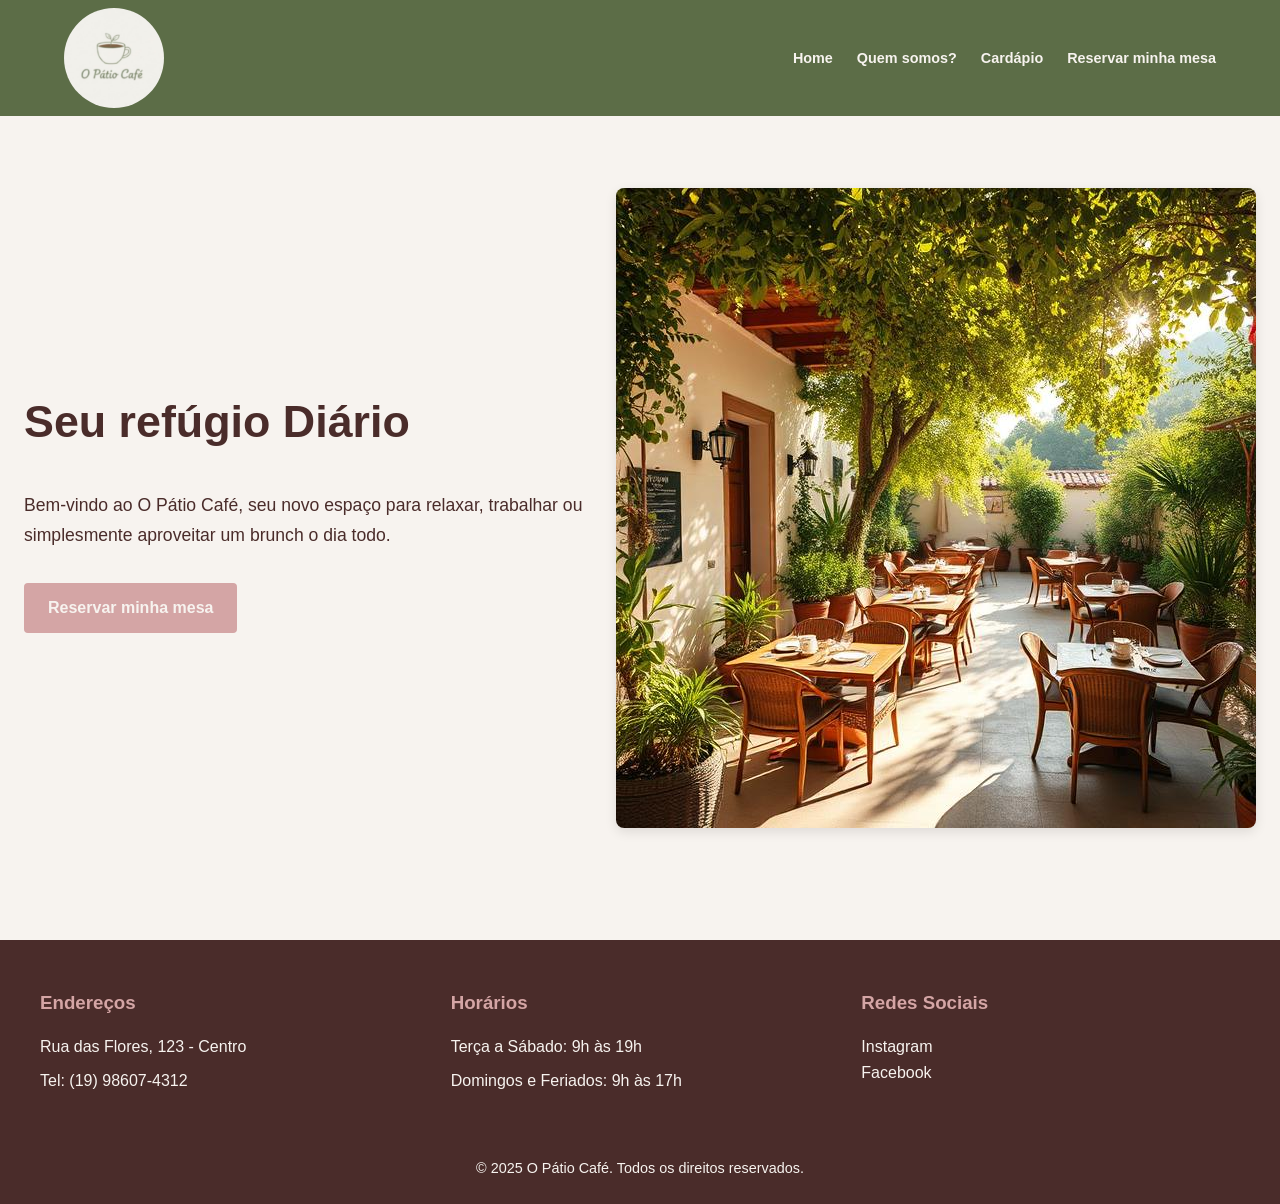
==== index.html @ b977c3b2 "Add files via upload" ====
<!DOCTYPE html>
<html lang="en">
<head>
    <meta charset="UTF-8">
    <meta name="viewport" content="width=device-width, initial-scale=1.0">
    <title>O Pátio Café - Seu refúgio diário</title>
    <link rel="stylesheet" href="style.css">
</head>
<body>
    <header>
        <div class="header-content">
            <div class="logo">
                <a href="index.html"><img src="img/logo.png" alt="Logo"></a>
            </div>
            <nav>
                <ul>
                    <li><a href="index.html">Home</a></li>
                    <li><a href="sobre.html">Quem somos?</a></li>
                    <li><a href="cardapio.html">Cardápio</a></li>
                    <li><a href="reserva.html">Reservar minha mesa</a></li>
                </ul>
            </nav>
        </div>
    </header>

    <main>
        <section class="home-section">
            <div class="home-text">
                <h1>Seu refúgio Diário</h1>
                <p>Bem-vindo ao O Pátio Café, seu novo espaço para relaxar, trabalhar ou simplesmente aproveitar um brunch o dia todo.</p>

                <a href="reserva.html" class="cta-button">Reservar minha mesa</a>
            </div>
            <img src="img/patio-cafe.jpg" alt="O Patio Café" class="home-image">
        </section>
        
    </main>

    <footer>
        <div class="footer-content">
            <div class="footer-column">
                <h3>Endereços</h3>
                <p>Rua das Flores, 123 - Centro</p>
                <p>Tel: (19) 98607-4312</p>
            </div>

            <div class="footer-column">
                <h3>Horários</h3>
                <p>Terça a Sábado: 9h às 19h</p>
                <p>Domingos e Feriados: 9h às 17h</p>
            </div>

            <div class="footer-column">
                <h3>Redes Sociais</h3>
                <ul>
                    <li> <a href="https://instagram.com" target="_blank">Instagram</a></li>
                    <li> <a href="https://facebook.com" target="_blank">Facebook</a></li>
                </ul>
            </div>
        </div>
        <p class="copyright-text">&copy; 2025 O Pátio Café. Todos os direitos reservados.</p>
    </footer>
</body>
</html>
---- style.css ----
:root {
    --cor-fundo-claro: #F7F3EF;
    --cor-verde-salvia: #5C6D47;
    --cor-cafe-escuro: #4A2C2A;
    --cor-rosa-cha: #D4A5A5;
    --cor-ouro-envelhecido: #888A44;
}

* {
    margin: 0;
    padding: 0;
    box-sizing: border-box;
}

body {
    font-family: 'Segoe UI', Tahoma, Geneva, Verdana, sans-serif;
    background-color: var(--cor-fundo-claro);
    color: var(--cor-cafe-escuro);
    line-height: 1.6;
}

header {
    position: fixed;
    top: 0;
    left: 0;
    width: 100%;
    z-index: 1000;
    background-color: var(--cor-verde-salvia);
    color: var(--cor-fundo-claro);
    padding: 0.5rem 2rem;
}   

.header-content {
    max-width: 1200px;
    margin: 0 auto;
    display: flex;
    justify-content: space-between;
    align-items: center;
    padding: 0 1.5rem;
}

.logo img {
    max-height: 100px;
    width: auto;
    display: block;
    border-radius: 50%;
}

nav ul {
    list-style: none;
    display: flex;
    gap: 1.5rem;
}

nav a {
    color: var(--cor-fundo-claro);
    text-decoration: none;
    font-weight: bold;
    font-size: 0.9rem;
}

nav a:hover {
    color: var(--cor-rosa-cha);
}

main {
    padding-top: 140px;
    padding-left: 1.5rem;
    padding-right: 1.5rem;
}

main h1 {
    font-size: 2.5rem;
    margin-bottom: 1rem;
}

main h2 {
    font-size: 2rem;
    margin-bottom: 1rem;
}

.home-section {
    display: flex;
    align-items: center;
    gap: 2rem;
    padding: 3rem 0;
}

.home-text {
    flex: 1;
}

.home-text h1 {
    font-size: 2.8rem;
    color: var(--cor-cafe-escuro);
    margin-bottom: 2rem;
    line-height: 1.7;
}

.home-text p {
    font-size: 1.1rem;
    color: var(--cor-cafe-escuro);
    line-height: 1.7;
    margin-bottom: 2rem;
}

.home-image {
    flex: 1;
    width: 100%;
    max-width: 100%;
    height: auto;
    border-radius: 8px;
    box-shadow: 0 4px 12px rgba(0, 0, 0, 0.1);
}

.cta-button {
    display: inline-block;
    background-color: var(--cor-rosa-cha);
    color: var(--cor-fundo-claro);
    padding: 12px 24px;
    font-size: 1rem;
    font-weight: bold;
    text-decoration: none;
    border-radius: 4px;
    transition: background-color 0.3s ease;
}

.cta-button:hover {
    background-color: #c99a9a;
}

footer {
    background-color: var(--cor-cafe-escuro);
    color: var(--cor-fundo-claro);
    padding: 3rem 1.5rem 1.5rem 1.5rem;
    margin-top: 4rem;
}

.footer-content {
    display: flex;
    justify-content: space-between;
    max-width: 1200px;
    margin: 0 auto;
    margin-bottom: 2rem;
    gap: 2rem;
    flex-wrap: wrap;
}

.footer-column {
    flex: 1;
    min-width: 250px;
}

.footer-column h3 {
    color: var(--cor-rosa-cha);
    margin-bottom: 1rem;
}

.footer-column p {
    margin-bottom: 0.5rem;
    line-height: 1.6;
}

.footer-column ul {
    list-style: none;
}

.footer-column a {
    color: var(--cor-fundo-claro);
    text-decoration: none;
}

.footer-column a:hover {
    color: var(--cor-rosa-cha);
}

.copyright-text {
    text-align: center;
    font-size: 0.9rem;
    margin-top: 2rem;
    padding-top: 1.5rem;
    border-top: 1 px solid var(--cor-verde-salvia);
}

.about-us {
    display: flex;
    margin-bottom: 4rem;
}

.about-image {
    flex: 1;
}

.about-image img {
    width: 100%;
    height: auto;
    display: block;
    border-radius: 8px;
    box-shadow: 0 4px 12px rgba(0, 0, 0, 0.1);
}

.about-text {
    flex: 1;
}

.founders {
    display: flex;
    flex-direction: row-reverse;
    margin-bottom: 4rem;
}

.final-cta {
    margin-bottom: 4rem;
    text-align: center;
}

.content-section {
    margin-bottom: 4rem;
    display: flex;
    align-items: center;
    gap: 2rem;
}

.menu-grid {
    display: grid;
    grid-template-columns: repeat(auto-fit, minmax(300px, 1fr));
    gap: 2rem;
}

.menu-item {
    background-color: var(--cor-rosa-cha);
    border-radius: 8px;
    box-shadow: 0 4px 12px rgba(0, 0, 0, 0.05);
    overflow: hidden;
}

.menu-item:hover {
    transform: translateY(-5px);
}

.menu-item img {
    width: 100%;
    height: 200px;
    object-fit: cover;
}

.menu-item-content {
    padding: 1.5rem;
}

.menu-item-content h3 {
    font-size: 1.25rem;
    color: var(--cor-cafe-escuro);
    margin-bottom: 0.5rem;
}

.price {
    display: block;
    font-size: 1.1rem;
    font-weight: bold;
    color: var(--cor-verde-salvia);
    margin-bottom: 0.75rem;
}

.menu-item-content p {
    font-size: 0.9rem;
    line-height: 1.5;
    color: #666;
}

.menu-header {
    text-align: center;
    margin-bottom: 3rem;
}

.menu-header p {
    font-size: 1.1rem;
    color: #666;
}

.booking-section {
    max-width: 600px;
    margin: 4rem auto;
    text-align: center;
    background-color: var(--cor-rosa-cha);
    padding: 3rem 2rem;
    border-radius: 8px;
    box-shadow: 0 4px 15px rgba(0, 0, 0, 0.05);
    margin-top: 11rem;
}

.booking-section h1, .booking-section h2 {
    color: var(--cor-cafe-escuro);
    margin-bottom: 0.5rem;
}

.booking-section p {
    margin-bottom: 2rem;
    color: #666;
}

.form-group {
    margin-bottom: 1.5rem;
    text-align: left;
}

.form-group label {
    display: block;
    font-weight: bold;
    color: var(--cor-cafe-escuro);
    margin-bottom: 0.5rem;
}

.form-group input {
    width: 100%;
    padding: 0.75rem;
    border: 1px solid var(--cor-verde-salvia);
    border-radius: 4px;
    font-size: 1rem;
}

.reservation-form {
    width: 100%;
    border: none;
    cursor: pointer;
}

#pagina-obrigado .cta-button {
    margin-top: 2rem;
}
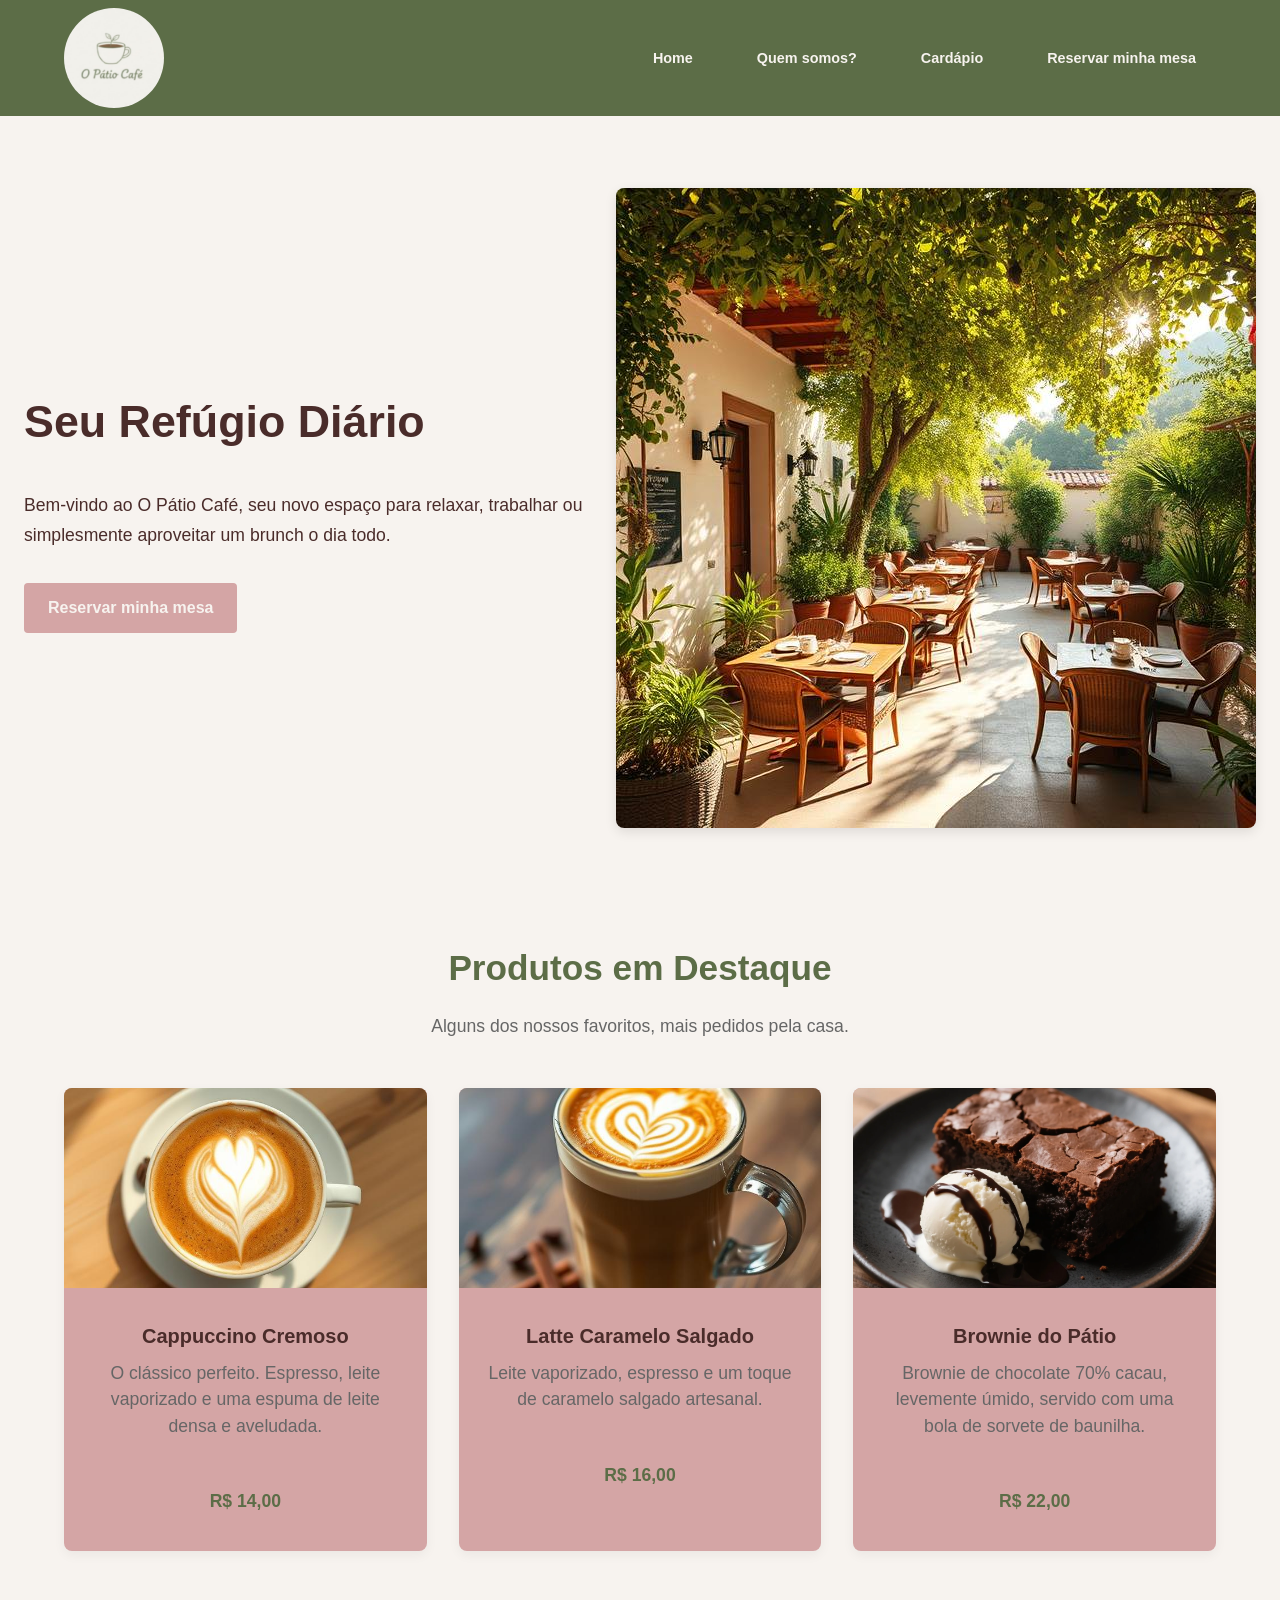
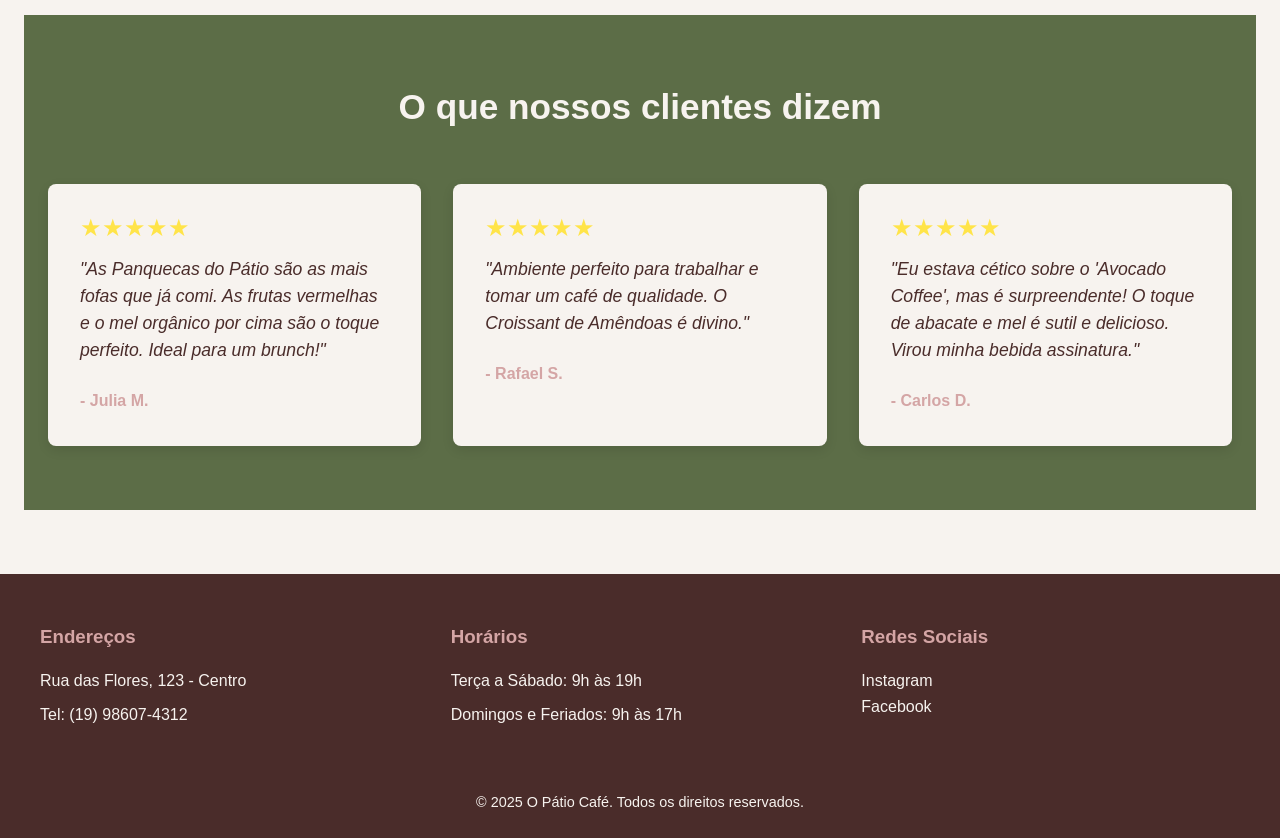
==== commit 13345c55: "Add files via upload" ====
--- a/index.html
+++ b/index.html
@@ -20,20 +20,81 @@
                     <li><a href="reserva.html">Reservar minha mesa</a></li>
                 </ul>
             </nav>
+
+            <button class="menu-toggle" aria-label="Abrir Menu">
+                &#9776;
+            </button>
         </div>
     </header>
 
     <main>
         <section class="home-section">
             <div class="home-text">
-                <h1>Seu refúgio Diário</h1>
+                <h1>Seu Refúgio Diário</h1>
                 <p>Bem-vindo ao O Pátio Café, seu novo espaço para relaxar, trabalhar ou simplesmente aproveitar um brunch o dia todo.</p>
 
                 <a href="reserva.html" class="cta-button">Reservar minha mesa</a>
             </div>
             <img src="img/patio-cafe.jpg" alt="O Patio Café" class="home-image">
         </section>
-        
+
+        <section class="featured-products">
+            <h2>Produtos em Destaque</h2>
+            <p>Alguns dos nossos favoritos, mais pedidos pela casa.</p>
+
+            <div class="menu-grid">
+                <div class="menu-item">
+                    <img src="cardapio/capuccino-cremoso.jpg" alt="Capuccino Cremoso">
+                    <div class="menu-item-content">
+                        <h3>Cappuccino Cremoso</h3>
+                        <p>O clássico perfeito. Espresso, leite vaporizado e uma espuma de leite densa e aveludada.</p>
+                        <span class="price">R$ 14,00</span>    
+                    </div>
+                </div>
+
+                <div class="menu-item">
+                    <img src="cardapio/latte-caramelo-salgado.jpg" alt="Latte Caramelo Salgado">
+                    <div class="menu-item-content">
+                        <h3>Latte Caramelo Salgado</h3>
+                        <p>Leite vaporizado, espresso e um toque de caramelo salgado artesanal.</p>
+                        <span class="price">R$ 16,00</span>    
+                    </div>
+                </div>
+
+                <div class="menu-item">
+                    <img src="cardapio/brownie-do-patio.png">
+                    <div class="menu-item-content">
+                        <h3>Brownie do Pátio</h3>
+                        <p>Brownie de chocolate 70% cacau, levemente úmido, servido com uma bola de sorvete de baunilha.</p>
+                        <span class="price">R$ 22,00</span>    
+                    </div>
+                </div>
+            </div>
+        </section>
+
+        <section class="testimonials-section">
+            <h2>O que nossos clientes dizem</h2>
+
+            <div class="testimonial-grid">
+                <div class="testimonial-card">
+                    <div class="stars">★★★★★</div>
+                    <p>"As Panquecas do Pátio são as mais fofas que já comi. As frutas vermelhas e o mel orgânico por cima são o toque perfeito. Ideal para um brunch!"</p>
+                    <span class="author">- Julia M.</span>
+                </div>
+
+                <div class="testimonial-card">
+                    <div class="stars">★★★★★</div>
+                    <p>"Ambiente perfeito para trabalhar e tomar um café de qualidade. O Croissant de Amêndoas é divino."</p>
+                    <span class="author">- Rafael S.</span>
+                </div>
+
+                <div class="testimonial-card">
+                    <div class="stars">★★★★★</div>
+                    <p>"Eu estava cético sobre o 'Avocado Coffee', mas é surpreendente! O toque de abacate e mel é sutil e delicioso. Virou minha bebida assinatura."</p>
+                    <span class="author">- Carlos D.</span>
+                </div>
+            </div>
+        </section>
     </main>
 
     <footer>
@@ -60,5 +121,7 @@
         </div>
         <p class="copyright-text">&copy; 2025 O Pátio Café. Todos os direitos reservados.</p>
     </footer>
+
+    <script src="script.js"></script>
 </body>
 </html>
--- a/style.css
+++ b/style.css
@@ -57,10 +57,13 @@
     text-decoration: none;
     font-weight: bold;
     font-size: 0.9rem;
+    padding: 15px 20px;
+    border-radius: 4px;
 }
 
 nav a:hover {
     color: var(--cor-rosa-cha);
+    background-color: #657a4c;
 }
 
 main {
@@ -327,4 +330,176 @@
 
 #pagina-obrigado .cta-button {
     margin-top: 2rem;
+}
+
+.featured-products {
+    padding: 4rem 1.5rem;
+    max-width: 1200px;
+    margin: 0 auto;
+    text-align: center;
+}
+
+.featured-products h2 {
+    font-size: 2.2rem;
+    margin-bottom: 1rem;
+    color: var(--cor-verde-salvia);
+}
+
+.featured-products p {
+    font-size: 1.1rem;
+    color: #666;
+    margin-bottom: 3rem;
+    max-width: 600px;
+    margin-left: auto;
+    margin-right: auto;
+}
+
+.testimonials-section {
+    padding: 4rem 1.5rem;
+    background-color: var(--cor-verde-salvia);
+    color: var(--cor-fundo-claro);
+}
+
+.testimonials-section h2 {
+    font-size: 2.2rem;
+    text-align: center;
+    margin-bottom: 3rem;
+}
+
+.testimonial-grid {
+    display: grid;
+    grid-template-columns: repeat(auto-fit, minmax(300px, 1fr));
+    gap: 2rem;
+    max-width: 1200px;
+    margin: 0 auto;
+}
+
+.testimonial-card {
+    background-color: var(--cor-fundo-claro);
+    color: var(--cor-cafe-escuro);
+    padding: 2rem;
+    border-radius: 8px;
+    box-shadow: 0 4px 12px rgba(0, 0, 0, 0.1);
+}
+
+.testimonial-card p {
+    font-style: italic;
+    font-size: 1.1rem;
+    margin-bottom: 1.5rem;
+    line-height: 1.7rem;
+    margin-top: 0;
+}
+
+.testimonial-card .author {
+    font-weight: bold;
+    font-size: 1rem;
+    color: var(--cor-rosa-cha);
+}
+
+.testimonial-card .stars {
+    font-size: 1.5rem;
+    color: rgb(255, 228, 73);
+    margin-bottom: 1rem;
+    line-height: 1;
+}
+
+@media (max-width: 768px) 
+{
+    .header-content {
+        flex-direction: column; 
+        padding: 0.5rem 1rem;
+    }
+
+    .logo img {
+        max-height: 80px;
+    }
+
+    nav ul {
+        flex-direction: column;
+        gap: 0.5rem; 
+        align-items: center;
+        width: 100%;
+        padding-top: 1rem;
+    }
+
+    nav a {
+        padding: 10px;
+        width: 100%;
+        text-align: center;
+    }
+
+    main {
+        padding-top: 270px; 
+        padding-left: 1rem;
+        padding-right: 1rem;
+    }
+
+    .home-section, .content-section {
+        flex-direction: column;
+        gap: 1.5rem;
+    }
+
+    .home-section {
+        flex-direction: column-reverse; 
+    }
+
+    .home-text {
+        text-align: center;
+    }
+
+    main h1, .home-text h1 {
+        font-size: 2rem; 
+        line-height: 1.4;
+    }
+
+    main h2 {
+        font-size: 1.75rem;
+    }
+
+    .booking-section {
+        margin: 2rem auto; 
+        padding: 2rem 1.5rem;
+    }
+
+    .footer-content {
+        flex-direction: column;
+        text-align: center;
+        gap: 1.5rem;
+    }
+
+    .footer-column {
+        min-width: auto;
+    }
+}
+
+.menu-toggle {
+    display: none;
+    font-size: 2rem;
+    color: var(--cor-fundo-claro);
+    background: none;
+    border: none;
+    cursor: pointer;
+}
+
+@media (max-width: 768px) {
+    .menu-toggle {
+        display: block;
+    }
+
+    nav ul {
+        display: none;
+        flex-direction: column;
+        text-align: center;
+        gap: 2rem;
+        position: absolute;
+        top: 110px;
+        left: 0;
+        width: 100%;
+        background-color: var(--cor-verde-salvia);
+        padding: 2rem 0;
+    }
+
+    nav.ativa ul {
+        display: flex;
+    }
 }
